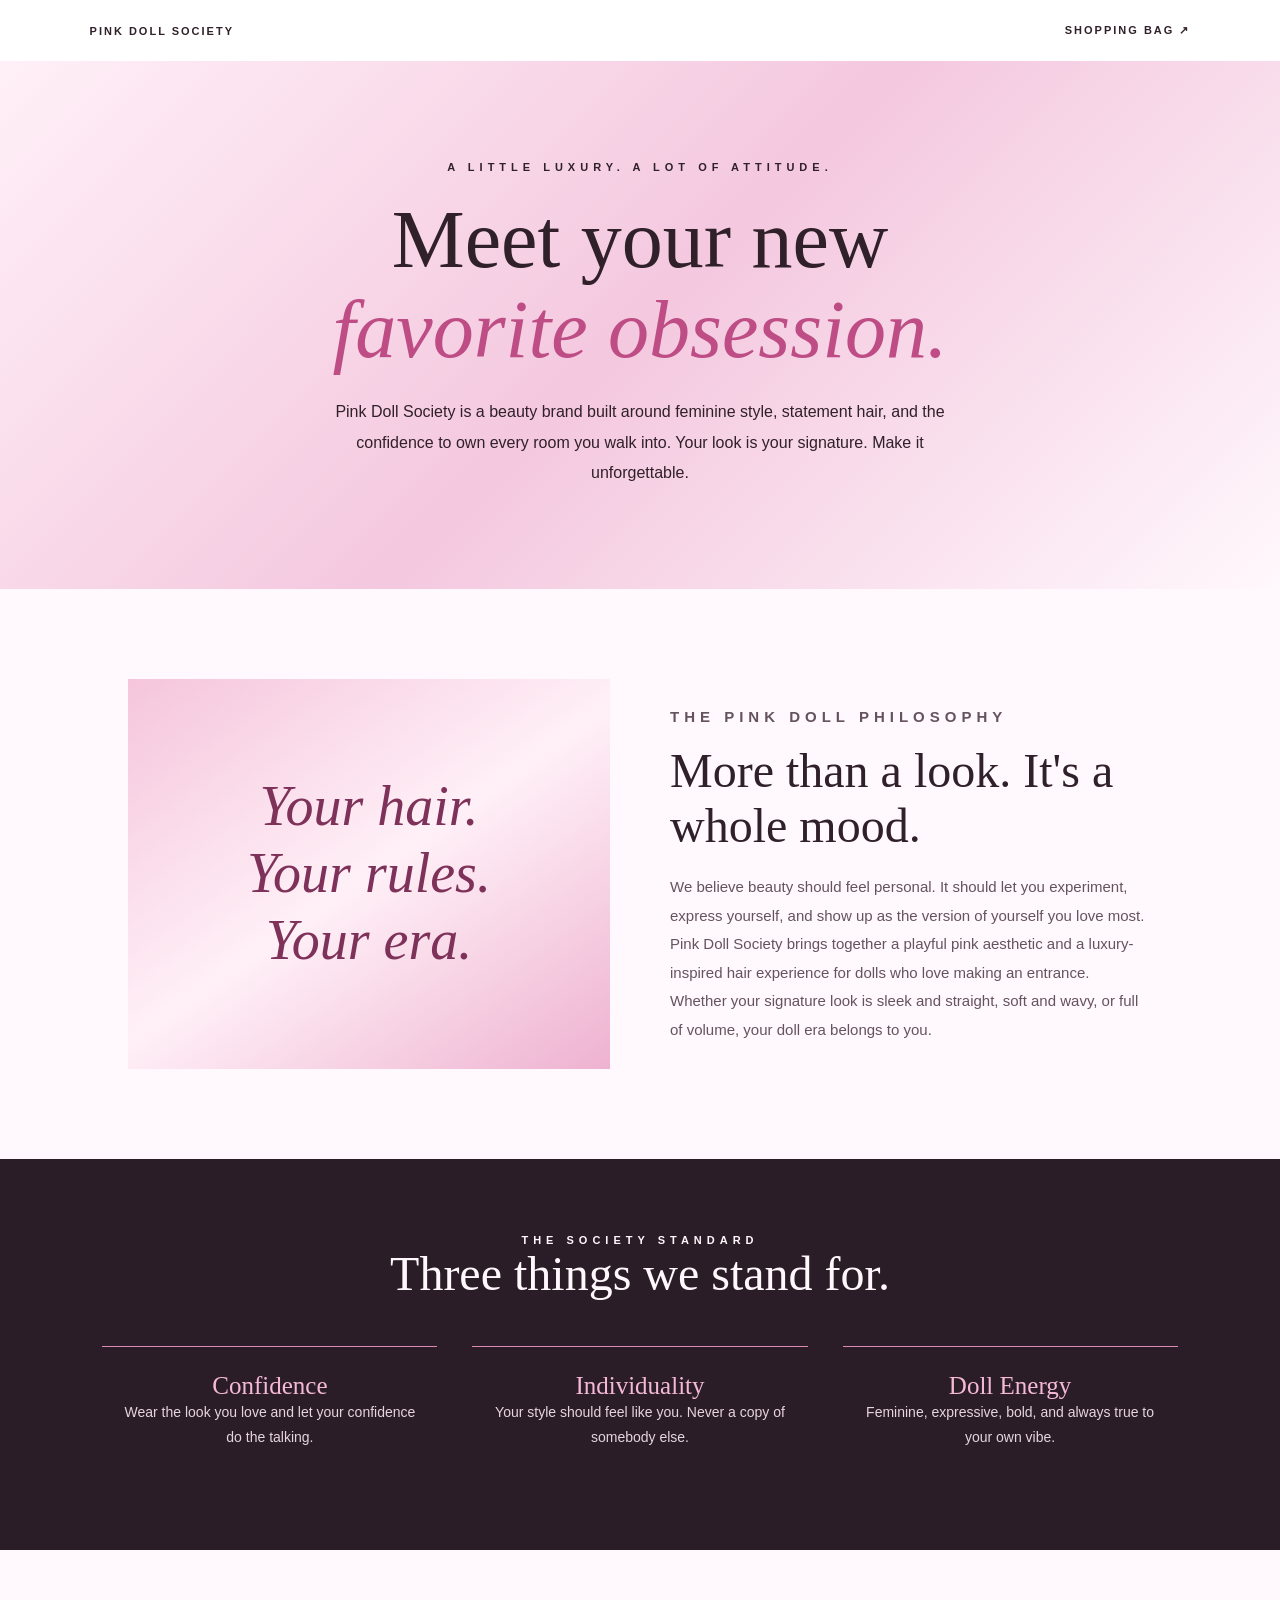
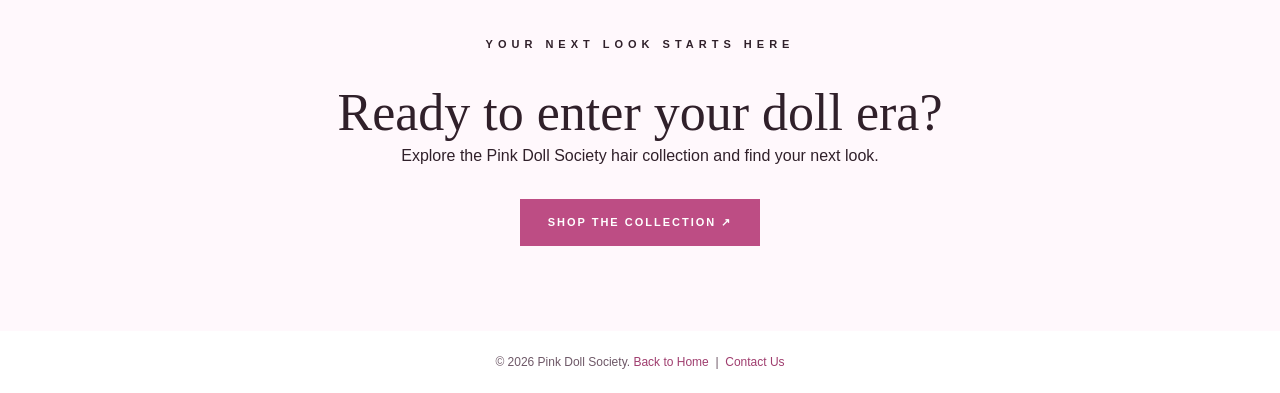
==== about.html @ bd2a102c "Add files via upload" ====
<!DOCTYPE html>
<html lang="en">

<head>
    <meta charset="UTF-8">
    <meta name="viewport" content="width=device-width, initial-scale=1.0">

    <title>Our Story | Pink Doll Society</title>
    <meta name="description"
        content="Discover the Pink Doll Society aesthetic: luxury hair, feminine style, and unapologetic doll energy.">

    <link rel="stylesheet" href="css/style.css">

    <style>
        .about-page {
            background: #fff8fc;
            color: #30202a;
            font-family: Arial, sans-serif;
        }

        .about-nav {
            display: flex;
            align-items: center;
            justify-content: space-between;
            gap: 20px;
            padding: 24px 7%;
            background: #fff;
        }

        .about-nav a {
            color: #30202a;
            font-size: 11px;
            font-weight: 700;
            letter-spacing: 2px;
            text-decoration: none;
        }

        .about-hero {
            padding: 100px 8%;
            text-align: center;
            background: linear-gradient(135deg, #fff0f7, #f4c8df, #fff8fc);
        }

        .about-eyebrow {
            font-size: 11px;
            font-weight: 700;
            letter-spacing: 5px;
            text-transform: uppercase;
        }

        .about-hero h1 {
            margin: 22px 0;
            font-family: Georgia, serif;
            font-size: clamp(44px, 7vw, 82px);
            font-weight: 400;
            line-height: 1.1;
        }

        .about-hero h1 span {
            display: block;
            color: #bd4d84;
            font-style: italic;
        }

        .about-intro {
            max-width: 650px;
            margin: 0 auto;
            font-size: 16px;
            line-height: 1.9;
        }

        .about-story {
            display: grid;
            grid-template-columns: 1fr 1fr;
            align-items: center;
            gap: 60px;
            padding: 90px 10%;
        }

        .about-story-art {
            display: flex;
            min-height: 390px;
            align-items: center;
            justify-content: center;
            padding: 30px;
            background: linear-gradient(145deg, #f5c5dc, #fff0f7, #eeb2d0);
            text-align: center;
        }

        .about-story-art span {
            color: #7e3159;
            font-family: Georgia, serif;
            font-size: clamp(34px, 5vw, 56px);
            font-style: italic;
            line-height: 1.2;
        }

        .about-story-copy h2 {
            margin: 12px 0 20px;
            font-family: Georgia, serif;
            font-size: clamp(32px, 4vw, 48px);
            font-weight: 400;
        }

        .about-story-copy p {
            color: #65535e;
            font-size: 15px;
            line-height: 1.9;
        }

        .about-values {
            padding: 75px 8%;
            background: #2b1d27;
            color: #fff7fb;
            text-align: center;
        }

        .about-values h2 {
            margin: 0 0 45px;
            font-family: Georgia, serif;
            font-size: clamp(32px, 5vw, 48px);
            font-weight: 400;
        }

        .about-value-grid {
            display: grid;
            grid-template-columns: repeat(3, 1fr);
            gap: 35px;
        }

        .about-value-grid article {
            padding: 25px 15px;
            border-top: 1px solid #d98bb5;
        }

        .about-value-grid h3 {
            color: #f5b9d7;
            font-family: Georgia, serif;
            font-size: 25px;
            font-weight: 400;
        }

        .about-value-grid p {
            color: #e5d5df;
            font-size: 14px;
            line-height: 1.8;
        }

        .about-cta {
            padding: 85px 20px;
            text-align: center;
        }

        .about-cta h2 {
            font-family: Georgia, serif;
            font-size: clamp(34px, 5vw, 52px);
            font-weight: 400;
        }

        .about-cta p {
            margin-bottom: 28px;
            line-height: 1.8;
        }

        .about-button {
            display: inline-block;
            padding: 17px 28px;
            background: #bd4d84;
            color: #fff;
            font-size: 11px;
            font-weight: 700;
            letter-spacing: 2px;
            text-decoration: none;
            transition: background 0.3s ease;
        }

        .about-button:hover {
            background: #2b1d27;
        }

        .about-footer {
            padding: 24px 7%;
            background: #fff;
            color: #6e5867;
            font-size: 12px;
            text-align: center;
        }

        .about-footer a {
            color: #9f3d6e;
            text-decoration: none;
        }

        @media (max-width: 700px) {
            .about-nav {
                padding: 20px;
            }

            .about-hero {
                padding: 75px 7%;
            }

            .about-story {
                grid-template-columns: 1fr;
                gap: 35px;
                padding: 55px 7%;
            }

            .about-story-art {
                min-height: 280px;
            }

            .about-value-grid {
                grid-template-columns: 1fr;
                gap: 15px;
            }
        }
    </style>
</head>

<body class="about-page">

    <!-- Navigation -->
    <header class="about-nav">
        <a href="index.html">PINK DOLL SOCIETY</a>
        <a href="cart.html">SHOPPING BAG ↗</a>
    </header>

    <main>

        <!-- Hero -->
        <section class="about-hero">
            <p class="about-eyebrow">A little luxury. A lot of attitude.</p>

            <h1>
                Meet your new
                <span>favorite obsession.</span>
            </h1>

            <p class="about-intro">
                Pink Doll Society is a beauty brand built around feminine
                style, statement hair, and the confidence to own every room
                you walk into. Your look is your signature. Make it unforgettable.
            </p>
        </section>

        <!-- Brand Story -->
        <section class="about-story">

            <div class="about-story-art">
                <span>
                    Your hair.<br>
                    Your rules.<br>
                    Your era.
                </span>
            </div>

            <div class="about-story-copy">
                <p class="about-eyebrow">THE PINK DOLL PHILOSOPHY</p>

                <h2>More than a look. It's a whole mood.</h2>

                <p>
                    We believe beauty should feel personal. It should let you
                    experiment, express yourself, and show up as the version of
                    yourself you love most.
                </p>

                <p>
                    Pink Doll Society brings together a playful pink aesthetic
                    and a luxury-inspired hair experience for dolls who love
                    making an entrance.
                </p>

                <p>
                    Whether your signature look is sleek and straight, soft
                    and wavy, or full of volume, your doll era belongs to you.
                </p>
            </div>

        </section>

        <!-- Brand Values -->
        <section class="about-values">

            <p class="about-eyebrow">THE SOCIETY STANDARD</p>

            <h2>Three things we stand for.</h2>

            <div class="about-value-grid">

                <article>
                    <h3>Confidence</h3>
                    <p>
                        Wear the look you love and let your confidence do the talking.
                    </p>
                </article>

                <article>
                    <h3>Individuality</h3>
                    <p>
                        Your style should feel like you. Never a copy of somebody else.
                    </p>
                </article>

                <article>
                    <h3>Doll Energy</h3>
                    <p>
                        Feminine, expressive, bold, and always true to your own vibe.
                    </p>
                </article>

            </div>

        </section>

        <!-- Shopping Call to Action -->
        <section class="about-cta">

            <p class="about-eyebrow">YOUR NEXT LOOK STARTS HERE</p>

            <h2>Ready to enter your doll era?</h2>

            <p>
                Explore the Pink Doll Society hair collection and find your next look.
            </p>

            <a class="about-button" href="products.html">
                SHOP THE COLLECTION ↗
            </a>

        </section>

    </main>

    <!-- Footer -->
    <footer class="about-footer">
        <p>
            &copy; 2026 Pink Doll Society.
            <a href="index.html">Back to Home</a>
            &nbsp;|&nbsp;
            <a href="contact.html">Contact Us</a>
        </p>
    </footer>

</body>

</html>
---- css/style.css ----
/* =========================================
   PINK DOLL SOCIETY
   Main Landing Page Stylesheet
========================================= */

/* GLOBAL RESET */

* {
  margin: 0;
  padding: 0;
  box-sizing: border-box;
}

:root {
  --pink: #ffb6d9;
  --light-pink: #ffe1ef;
  --hot-pink: #ff4fa3;
  --deep-pink: #e82e88;
  --white: #ffffff;
  --black: #111111;
  --soft-black: #191319;
}

html {
  scroll-behavior: smooth;
}

body {
  min-height: 100%;
  font-family: Arial, Helvetica, sans-serif;
  background: var(--black);
  color: var(--white);
  overflow-x: hidden;
}

a {
  color: inherit;
  text-decoration: none;
}

button,
input,
select,
textarea {
  font: inherit;
}

img,
video {
  max-width: 100%;
}

/* LANDING PAGE */

.landing-page {
  position: relative;
  display: flex;
  flex-direction: column;
  justify-content: space-between;
  isolation: isolate;
  width: 100%;
  min-height: 100vh;
  min-height: 100svh;
  padding: 30px 6%;
  overflow: hidden;
  background: var(--soft-black);
}

/* CINEMATIC BACKGROUND VIDEO */

.landing-video {
  position: absolute;
  inset: 0;
  z-index: -3;
  width: 100%;
  height: 100%;
  object-fit: cover;
  object-position: center;
  pointer-events: none;
}

/* VIDEO OVERLAY */

.video-overlay {
  position: absolute;
  inset: 0;
  z-index: -2;
  background:
    linear-gradient(
      90deg,
      rgba(15, 5, 12, 0.68) 0%,
      rgba(15, 5, 12, 0.30) 55%,
      rgba(15, 5, 12, 0.14) 100%
    ),
    linear-gradient(
      0deg,
      rgba(15, 5, 12, 0.48) 0%,
      transparent 35%,
      rgba(15, 5, 12, 0.18) 100%
    );
  pointer-events: none;
}

/* HEADER */

.landing-header {
  position: relative;
  z-index: 5;
  display: flex;
  align-items: center;
  justify-content: space-between;
  gap: 24px;
  width: 100%;
}

/* LARGER LOGO CONTAINER */

.landing-header .logo {
  display: inline-flex;
  align-items: center;
  justify-content: flex-start;
  flex-shrink: 0;
  width: 320px;
  max-width: 60%;
  text-decoration: none;
}

/* LARGER LOGO IMAGE */

.landing-header .logo img {
  display: block;
  width: 100%;
  max-width: 320px;
  max-height: 150px;
  height: auto;
  object-fit: contain;
  object-position: left center;
}

/* SHOPPING BAG */

.bag-link {
  display: inline-flex;
  align-items: center;
  justify-content: center;
  gap: 12px;
  padding: 12px 18px;
  border: 1px solid rgba(255, 255, 255, 0.72);
  border-radius: 2px;
  background: rgba(20, 10, 17, 0.24);
  color: var(--white);
  font-size: 11px;
  font-weight: 700;
  letter-spacing: 2px;
  white-space: nowrap;
  transition:
    background 0.25s ease,
    border-color 0.25s ease,
    color 0.25s ease,
    transform 0.25s ease;
}

.bag-link span {
  display: inline-flex;
  align-items: center;
  justify-content: center;
  min-width: 23px;
  height: 23px;
  padding: 0 6px;
  border-radius: 50%;
  background: var(--hot-pink);
  color: var(--white);
  font-size: 11px;
  letter-spacing: 0;
}

.bag-link:hover {
  background: var(--hot-pink);
  border-color: var(--hot-pink);
  color: var(--white);
  transform: translateY(-2px);
}

/* MAIN HERO CONTENT */

.landing-content {
  position: relative;
  z-index: 2;
  width: 100%;
  max-width: 760px;
  margin-top: auto;
  margin-bottom: auto;
  padding: 100px 0 110px;
  animation: heroFadeIn 1s ease both;
}

/* EYEBROW TEXT */

.eyebrow {
  margin-bottom: 24px;
  color: var(--pink);
  font-size: 11px;
  font-weight: 700;
  letter-spacing: 5px;
  line-height: 1.8;
}

/* MAIN HEADING */

.landing-content h1 {
  max-width: 760px;
  color: var(--white);
  font-family: Georgia, "Times New Roman", serif;
  font-size: clamp(42px, 6.5vw, 88px);
  font-weight: 400;
  line-height: 1.08;
  letter-spacing: -2px;
  text-wrap: balance;
}

.landing-content h1 span {
  display: block;
  margin-top: 8px;
  color: var(--pink);
  font-style: italic;
}

/* TAGLINE */

.tagline {
  max-width: 500px;
  margin-top: 25px;
  color: rgba(255, 255, 255, 0.9);
  font-size: clamp(14px, 1.4vw, 17px);
  font-weight: 400;
  line-height: 1.8;
  letter-spacing: 0.5px;
}

/* ENTER THE SOCIETY BUTTON */

.shop-button {
  display: inline-flex;
  align-items: center;
  justify-content: center;
  gap: 28px;
  min-height: 56px;
  margin-top: 36px;
  padding: 17px 27px;
  border: 1px solid var(--hot-pink);
  border-radius: 2px;
  background: var(--hot-pink);
  color: var(--white);
  font-size: 11px;
  font-weight: 700;
  letter-spacing: 2.5px;
  transition:
    background 0.25s ease,
    color 0.25s ease,
    border-color 0.25s ease,
    transform 0.25s ease,
    box-shadow 0.25s ease;
}

.shop-button span {
  font-size: 18px;
  line-height: 1;
  transition: transform 0.25s ease;
}

.shop-button:hover {
  border-color: var(--white);
  background: var(--white);
  color: var(--deep-pink);
  box-shadow: 0 8px 30px rgba(255, 79, 163, 0.22);
  transform: translateY(-3px);
}

.shop-button:hover span {
  transform: translate(3px, -3px);
}

/* KEYBOARD ACCESSIBILITY */

.shop-button:focus-visible,
.bag-link:focus-visible,
.landing-header .logo:focus-visible {
  outline: 2px solid var(--white);
  outline-offset: 5px;
}

/* FOOTER */

.landing-footer {
  position: relative;
  z-index: 2;
  display: flex;
  align-items: center;
  justify-content: space-between;
  gap: 20px;
  width: 100%;
  padding-top: 22px;
  border-top: 1px solid rgba(255, 255, 255, 0.32);
  color: rgba(255, 255, 255, 0.88);
  font-size: 9px;
  font-weight: 700;
  letter-spacing: 2.5px;
  line-height: 1.8;
}

/* ENTRANCE ANIMATION */

@keyframes heroFadeIn {
  from {
    opacity: 0;
    transform: translateY(18px);
  }

  to {
    opacity: 1;
    transform: translateY(0);
  }
}

/* TABLET */

@media (max-width: 768px) {
  .landing-page {
    padding: 25px 5%;
  }

  .landing-header .logo {
    width: 240px;
    max-width: 58%;
  }

  .landing-header .logo img {
    max-height: 115px;
  }

  .bag-link {
    gap: 8px;
    padding: 11px 12px;
    font-size: 9px;
    letter-spacing: 1.5px;
  }

  .landing-content {
    max-width: 600px;
    padding: 85px 0;
  }

  .landing-content h1 {
    font-size: clamp(42px, 8vw, 66px);
    letter-spacing: -1.5px;
  }

  .eyebrow {
    font-size: 10px;
    letter-spacing: 3.5px;
  }

  .landing-footer {
    font-size: 8px;
    letter-spacing: 1.5px;
  }

  .video-overlay {
    background:
      linear-gradient(
        90deg,
        rgba(15, 5, 12, 0.65),
        rgba(15, 5, 12, 0.25)
      ),
      linear-gradient(
        0deg,
        rgba(15, 5, 12, 0.55),
        transparent 75%
      );
  }
}

/* MOBILE */

@media (max-width: 480px) {
  .landing-page {
    padding: 20px 6%;
  }

  .landing-header {
    gap: 12px;
  }

  .landing-header .logo {
    width: 190px;
    max-width: 58%;
  }

  .landing-header .logo img {
    max-height: 90px;
  }

  .bag-link {
    gap: 7px;
    padding: 9px 10px;
    font-size: 8px;
    letter-spacing: 1px;
  }

  .bag-link span {
    min-width: 20px;
    height: 20px;
    font-size: 10px;
  }

  .landing-content {
    padding: 75px 0;
  }

  .eyebrow {
    margin-bottom: 18px;
    font-size: 9px;
    letter-spacing: 2.5px;
  }

  .landing-content h1 {
    font-size: clamp(37px, 10vw, 48px);
    line-height: 1.12;
    letter-spacing: -1px;
  }

  .landing-content h1 span {
    margin-top: 6px;
  }

  .tagline {
    margin-top: 19px;
    font-size: 14px;
    line-height: 1.7;
  }

  .shop-button {
    min-height: 52px;
    gap: 20px;
    margin-top: 28px;
    padding: 15px 19px;
    font-size: 9px;
    letter-spacing: 1.8px;
  }

  .landing-footer {
    flex-direction: column;
    align-items: flex-start;
    gap: 6px;
    padding-top: 15px;
    font-size: 8px;
    letter-spacing: 1.5px;
  }
}

/* REDUCED MOTION ACCESSIBILITY */

@media (prefers-reduced-motion: reduce) {
  html {
    scroll-behavior: auto;
  }

  *,
  *::before,
  *::after {
    animation-duration: 0.01ms !important;
    animation-iteration-count: 1 !important;
    transition-duration: 0.01ms !important;
  }
}

/* Customer Account Header Link */
.account-link {
  display: inline-block;
  margin-left: auto;
  margin-right: 24px;
  color: #ffffff;
  text-decoration: none;
  font-size: 10px;
  font-weight: 600;
  letter-spacing: 2px;
  transition: color 0.3s ease;
}

.account-link:hover {
  color: #ffb6d9;
}

/* Keep header items aligned */
.landing-header {
  display: flex;
  align-items: center;
}

/* ===================================
   PINK DOLL SOCIETY SOCIAL SHOWCASE
=================================== */

.social-showcase {
  position: relative;
  display: flex;
  align-items: center;
  justify-content: center;
  gap: 70px;
  padding: 90px 8%;
  min-height: 750px;
  overflow: hidden;
  background: linear-gradient(135deg, #fff7fb, #fce1ef, #fff);
  color: #34202b;
  font-family: Arial, sans-serif;
}

.social-copy {
  max-width: 420px;
}

.social-eyebrow {
  color: #cc4e8d;
  font-size: 10px;
  font-weight: 700;
  letter-spacing: 3px;
}

.social-copy h2 {
  margin: 18px 0;
  font-family: Georgia, serif;
  font-size: clamp(36px, 5vw, 60px);
  line-height: 1.12;
}

.social-copy h2 span {
  color: #d84f98;
  font-style: italic;
}

.social-copy > p:not(.social-eyebrow) {
  color: #765969;
  font-size: 14px;
  line-height: 1.8;
}

.social-shop-button {
  display: inline-block;
  margin-top: 22px;
  padding: 16px 22px;
  background: #d94f96;
  color: white;
  font-size: 10px;
  font-weight: 700;
  letter-spacing: 1.5px;
  text-decoration: none;
  transition: background 0.25s, transform 0.25s;
}

.social-shop-button:hover {
  background: #b92f76;
  transform: translateY(-3px);
}

.phone-stage {
  position: relative;
  display: flex;
  align-items: center;
  justify-content: center;
  padding: 20px;
}

.social-phone {
  position: relative;
  z-index: 2;
  width: 300px;
  padding: 10px;
  border: 3px solid #e9c6d8;
  border-radius: 43px;
  background: #211a20;
  box-shadow: 0 30px 70px rgba(105, 43, 77, 0.25);
  transform: rotate(3deg);
  transition: transform 0.4s ease;
}

.social-phone:hover {
  transform: rotate(0deg) translateY(-5px);
}

.phone-island {
  position: absolute;
  z-index: 5;
  top: 15px;
  left: 50%;
  width: 90px;
  height: 20px;
  border-radius: 20px;
  background: #211a20;
  transform: translateX(-50%);
}

.phone-screen {
  position: relative;
  overflow: hidden;
  border-radius: 33px;
  background: #fff;
  color: #30222b;
}

.social-status {
  display: flex;
  justify-content: space-between;
  padding: 12px 17px 8px;
  font-size: 10px;
  font-weight: 700;
}

.insta-topbar {
  display: flex;
  justify-content: space-between;
  align-items: center;
  padding: 13px 12px;
  border-bottom: 1px solid #f4e8ee;
}

.insta-wordmark {
  font-family: Georgia, serif;
  font-size: 21px;
  font-style: italic;
  font-weight: bold;
}

.insta-profile {
  display: flex;
  align-items: center;
  gap: 13px;
  padding: 17px 12px 10px;
}

.profile-avatar {
  display: flex;
  align-items: center;
  justify-content: center;
  flex-shrink: 0;
  width: 65px;
  height: 65px;
  border: 3px solid #e75c9e;
  border-radius: 50%;
  background: linear-gradient(135deg, #f9c7e0, #d94f96);
  color: white;
  font-family: Georgia, serif;
  font-size: 18px;
  font-weight: bold;
}

.profile-stats {
  display: flex;
  flex: 1;
  justify-content: space-between;
  text-align: center;
}

.profile-stats strong,
.profile-stats small {
  display: block;
}

.profile-stats strong {
  font-size: 12px;
}

.profile-stats small {
  margin-top: 4px;
  font-size: 9px;
}

.profile-bio {
  padding: 4px 13px;
  font-size: 10px;
  line-height: 1.5;
}

.profile-bio p {
  margin: 3px 0;
}

.profile-bio span {
  color: #c43d82;
}

.insta-follow {
  display: block;
  width: calc(100% - 26px);
  margin: 10px 13px;
  padding: 9px;
  border: 0;
  border-radius: 6px;
  background: #d94f96;
  color: white;
  font-size: 11px;
  font-weight: bold;
  cursor: pointer;
}

.story-row {
  display: flex;
  justify-content: space-around;
  padding: 10px 5px;
  text-align: center;
}

.story-row > div {
  display: flex;
  flex-direction: column;
  align-items: center;
  gap: 5px;
}

.story-circle {
  display: flex;
  align-items: center;
  justify-content: center;
  width: 43px;
  height: 43px;
  border: 2px solid #e7a1c5;
  border-radius: 50%;
  background: #fff1f8;
  color: #ce438a;
  font-size: 19px;
}

.story-row small {
  font-size: 8px;
}

.insta-tabs {
  display: flex;
  justify-content: space-around;
  padding: 9px;
  border-top: 1px solid #f3e6ed;
  color: #d94f96;
  font-size: 17px;
}

.insta-grid {
  display: grid;
  grid-template-columns: repeat(3, minmax(0, 1fr));
  gap: 2px;
}

.insta-photo {
  display: flex;
  flex-direction: column;
  justify-content: flex-end;
  align-items: center;
  aspect-ratio: 0.72;
  gap: 5px;
  padding: 7px 3px;
  color: white;
  text-align: center;
  text-shadow: 0 1px 5px rgba(0, 0, 0, 0.45);
}

.insta-photo span {
  font-size: 8px;
  font-weight: bold;
  letter-spacing: 0.5px;
}

.insta-photo small {
  font-size: 9px;
}

.photo-straight {
  background: linear-gradient(160deg, #f2b8d5, #a04b76 60%, #35212d);
}

.photo-wave {
  background: linear-gradient(160deg, #f9dbe9, #cb7da5 55%, #62344d);
}

.photo-baddie {
  background: linear-gradient(160deg, #f5c6df, #ad527f 55%, #281b25);
}

.insta-bottom {
  display: flex;
  justify-content: space-around;
  padding: 13px 5px;
  font-size: 17px;
}

.floating-heart {
  position: absolute;
  z-index: 3;
  color: #e84c98;
  font-size: 44px;
  filter: drop-shadow(0 8px 12px rgba(217, 79, 150, 0.2));
  animation: dollHeartFloat 3s ease-in-out infinite;
  pointer-events: none;
}

.heart-one {
  top: 13%;
  right: -8px;
}

.heart-two {
  bottom: 20%;
  left: -20px;
  font-size: 31px;
  animation-delay: 0.8s;
}

.heart-three {
  top: 45%;
  right: -25px;
  font-size: 24px;
  animation-delay: 1.5s;
}

@keyframes dollHeartFloat {
  0%, 100% {
    transform: translateY(0) rotate(-8deg) scale(1);
  }
  50% {
    transform: translateY(-17px) rotate(8deg) scale(1.12);
  }
}

@media (max-width: 760px) {
  .social-showcase {
    flex-direction: column;
    gap: 35px;
    padding: 65px 18px;
    text-align: center;
  }

  .social-copy {
    max-width: 100%;
  }

  .social-phone {
    width: min(290px, 78vw);
  }

  .phone-stage {
    padding: 15px;
  }

  .heart-one {
    right: -1px;
  }

  .heart-two {
    left: -5px;
  }
}

@media (prefers-reduced-motion: reduce) {
  .floating-heart {
    animation: none;
  }

  .social-phone,
  .social-shop-button {
    transition: none;
  }
}
/* Keep the cinematic video in its own section */
.landing-page {
  position: relative;
  isolation: isolate;
  overflow: hidden;
}

/* Keep the video behind the landing-page content */
.landing-video {
  position: absolute;
  inset: 0;
  z-index: -2;
  width: 100%;
  height: 100%;
  object-fit: cover;
}

.video-overlay {
  position: absolute;
  inset: 0;
  z-index: -1;
  pointer-events: none;
}

/* Keep the social showcase below the cinematic landing page */
.social-showcase {
  position: relative;
  z-index: 1;
  width: 100%;
  clear: both;
}
/* Pink Doll Society Main Footer */
.site-footer {
  position: relative;
  padding: 60px 8% 24px;
  background: #261923;
  color: #fff7fb;
  font-family: Arial, sans-serif;
}

.footer-brand {
  margin-bottom: 40px;
}

.footer-logo {
  color: #f6b8d6;
  font-family: Georgia, serif;
  font-size: 30px;
  text-decoration: none;
}

.footer-brand p {
  color: #eadce5;
  font-size: 14px;
  line-height: 1.8;
}

.footer-tagline {
  display: inline-block;
  margin-top: 10px;
  color: #f6b8d6;
  font-size: 10px;
  font-weight: 700;
  letter-spacing: 3px;
}

.footer-links {
  display: flex;
  flex-wrap: wrap;
  gap: 70px;
  padding-bottom: 35px;
}

.footer-column {
  display: flex;
  flex-direction: column;
  align-items: flex-start;
  gap: 14px;
}

.footer-column h3 {
  margin-bottom: 8px;
  color: #f6b8d6;
  font-size: 11px;
  letter-spacing: 2px;
}

.footer-column a {
  color: #eadce5;
  font-size: 13px;
  text-decoration: none;
  transition: color 0.3s ease;
}

.footer-column a:hover {
  color: #f6b8d6;
}

.footer-bottom {
  display: flex;
  flex-wrap: wrap;
  justify-content: space-between;
  gap: 10px;
  padding-top: 20px;
  border-top: 1px solid rgba(255, 255, 255, 0.15);
  color: #cbb9c5;
  font-size: 11px;
}

@media (max-width: 600px) {
  .site-footer {
    padding: 45px 6% 20px;
  }

  .footer-links {
    gap: 35px;
  }

  .footer-bottom {
    flex-direction: column;
  }
}
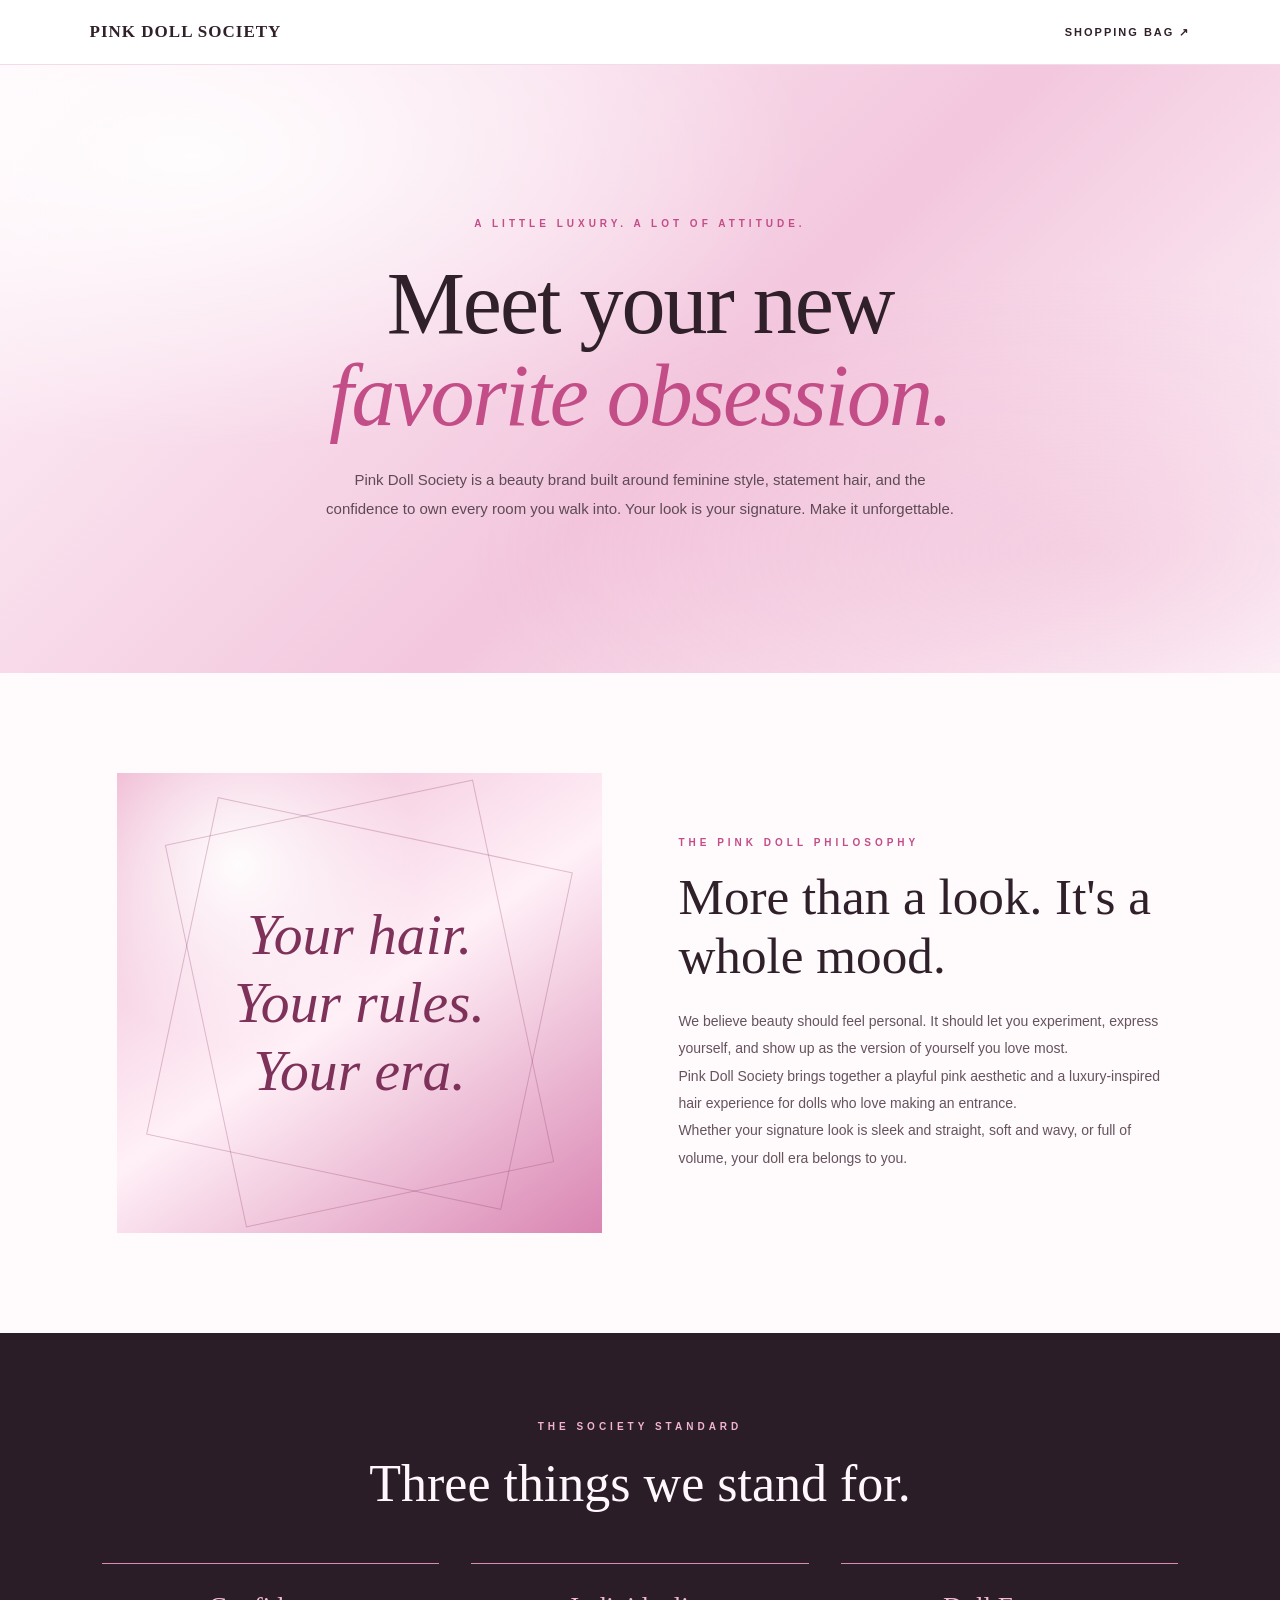
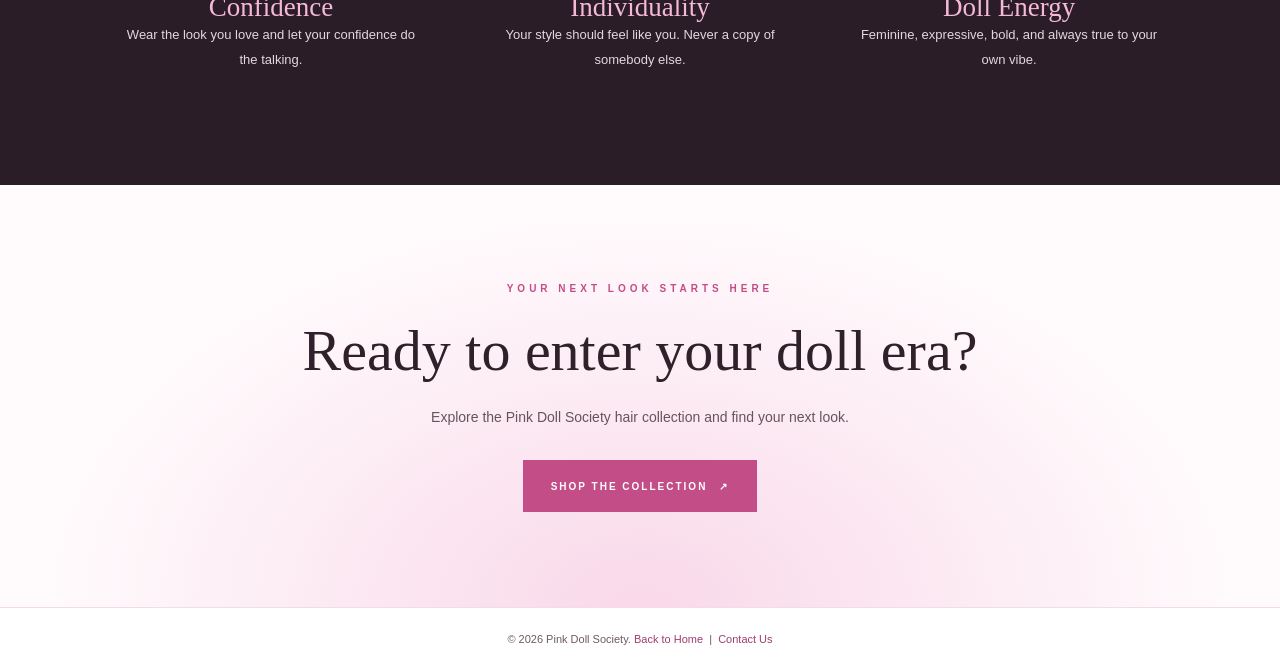
==== commit c3883c3a: "Update about.html" ====
--- a/about.html
+++ b/about.html
@@ -1,348 +1,411 @@
+
 <!DOCTYPE html>
 <html lang="en">
-
 <head>
-    <meta charset="UTF-8">
-    <meta name="viewport" content="width=device-width, initial-scale=1.0">
-
-    <title>Our Story | Pink Doll Society</title>
-    <meta name="description"
-        content="Discover the Pink Doll Society aesthetic: luxury hair, feminine style, and unapologetic doll energy.">
-
-    <link rel="stylesheet" href="css/style.css">
-
-    <style>
-        .about-page {
-            background: #fff8fc;
-            color: #30202a;
-            font-family: Arial, sans-serif;
-        }
-
-        .about-nav {
-            display: flex;
-            align-items: center;
-            justify-content: space-between;
-            gap: 20px;
-            padding: 24px 7%;
-            background: #fff;
-        }
-
-        .about-nav a {
-            color: #30202a;
-            font-size: 11px;
-            font-weight: 700;
-            letter-spacing: 2px;
-            text-decoration: none;
-        }
-
-        .about-hero {
-            padding: 100px 8%;
-            text-align: center;
-            background: linear-gradient(135deg, #fff0f7, #f4c8df, #fff8fc);
-        }
-
-        .about-eyebrow {
-            font-size: 11px;
-            font-weight: 700;
-            letter-spacing: 5px;
-            text-transform: uppercase;
-        }
-
-        .about-hero h1 {
-            margin: 22px 0;
-            font-family: Georgia, serif;
-            font-size: clamp(44px, 7vw, 82px);
-            font-weight: 400;
-            line-height: 1.1;
-        }
-
-        .about-hero h1 span {
-            display: block;
-            color: #bd4d84;
-            font-style: italic;
-        }
-
-        .about-intro {
-            max-width: 650px;
-            margin: 0 auto;
-            font-size: 16px;
-            line-height: 1.9;
-        }
-
-        .about-story {
-            display: grid;
-            grid-template-columns: 1fr 1fr;
-            align-items: center;
-            gap: 60px;
-            padding: 90px 10%;
-        }
-
-        .about-story-art {
-            display: flex;
-            min-height: 390px;
-            align-items: center;
-            justify-content: center;
-            padding: 30px;
-            background: linear-gradient(145deg, #f5c5dc, #fff0f7, #eeb2d0);
-            text-align: center;
-        }
-
-        .about-story-art span {
-            color: #7e3159;
-            font-family: Georgia, serif;
-            font-size: clamp(34px, 5vw, 56px);
-            font-style: italic;
-            line-height: 1.2;
-        }
-
-        .about-story-copy h2 {
-            margin: 12px 0 20px;
-            font-family: Georgia, serif;
-            font-size: clamp(32px, 4vw, 48px);
-            font-weight: 400;
-        }
-
-        .about-story-copy p {
-            color: #65535e;
-            font-size: 15px;
-            line-height: 1.9;
-        }
-
-        .about-values {
-            padding: 75px 8%;
-            background: #2b1d27;
-            color: #fff7fb;
-            text-align: center;
-        }
-
-        .about-values h2 {
-            margin: 0 0 45px;
-            font-family: Georgia, serif;
-            font-size: clamp(32px, 5vw, 48px);
-            font-weight: 400;
-        }
-
-        .about-value-grid {
-            display: grid;
-            grid-template-columns: repeat(3, 1fr);
-            gap: 35px;
-        }
-
-        .about-value-grid article {
-            padding: 25px 15px;
-            border-top: 1px solid #d98bb5;
-        }
-
-        .about-value-grid h3 {
-            color: #f5b9d7;
-            font-family: Georgia, serif;
-            font-size: 25px;
-            font-weight: 400;
-        }
-
-        .about-value-grid p {
-            color: #e5d5df;
-            font-size: 14px;
-            line-height: 1.8;
-        }
-
-        .about-cta {
-            padding: 85px 20px;
-            text-align: center;
-        }
-
-        .about-cta h2 {
-            font-family: Georgia, serif;
-            font-size: clamp(34px, 5vw, 52px);
-            font-weight: 400;
-        }
-
-        .about-cta p {
-            margin-bottom: 28px;
-            line-height: 1.8;
-        }
-
-        .about-button {
-            display: inline-block;
-            padding: 17px 28px;
-            background: #bd4d84;
-            color: #fff;
-            font-size: 11px;
-            font-weight: 700;
-            letter-spacing: 2px;
-            text-decoration: none;
-            transition: background 0.3s ease;
-        }
-
-        .about-button:hover {
-            background: #2b1d27;
-        }
-
-        .about-footer {
-            padding: 24px 7%;
-            background: #fff;
-            color: #6e5867;
-            font-size: 12px;
-            text-align: center;
-        }
-
-        .about-footer a {
-            color: #9f3d6e;
-            text-decoration: none;
-        }
-
-        @media (max-width: 700px) {
-            .about-nav {
-                padding: 20px;
-            }
-
-            .about-hero {
-                padding: 75px 7%;
-            }
-
-            .about-story {
-                grid-template-columns: 1fr;
-                gap: 35px;
-                padding: 55px 7%;
-            }
-
-            .about-story-art {
-                min-height: 280px;
-            }
-
-            .about-value-grid {
-                grid-template-columns: 1fr;
-                gap: 15px;
-            }
-        }
-    </style>
+  <meta charset="UTF-8">
+  <meta name="viewport" content="width=device-width, initial-scale=1.0">
+
+  <title>Our Story | Pink Doll Society</title>
+  <meta name="description" content="Discover Pink Doll Society: luxury-inspired hair, feminine style, and unapologetic doll energy.">
+
+  <link rel="stylesheet" href="css/style.css">
+
+  <style>
+    .about-page {
+      --about-pink: #c34d87;
+      --about-blush: #fff0f7;
+      --about-ink: #30202a;
+      margin: 0;
+      background: #fffafc;
+      color: var(--about-ink);
+      font-family: Arial, sans-serif;
+    }
+
+    .about-page *,
+    .about-page *::before,
+    .about-page *::after {
+      box-sizing: border-box;
+    }
+
+    .about-nav {
+      display: flex;
+      align-items: center;
+      justify-content: space-between;
+      gap: 20px;
+      padding: 22px 7%;
+      background: rgba(255, 255, 255, 0.96);
+      border-bottom: 1px solid #f2dce7;
+    }
+
+    .about-nav a {
+      color: var(--about-ink);
+      font-size: 11px;
+      font-weight: 700;
+      letter-spacing: 2px;
+      text-decoration: none;
+    }
+
+    .about-nav .about-nav-brand {
+      font-family: Georgia, serif;
+      font-size: 17px;
+      letter-spacing: 1px;
+    }
+
+    .about-hero {
+      position: relative;
+      overflow: hidden;
+      padding: clamp(80px, 12vw, 150px) 8%;
+      text-align: center;
+      background:
+        radial-gradient(ellipse at 15% 15%, rgba(255,255,255,.9), transparent 40%),
+        radial-gradient(ellipse at 85% 80%, rgba(228,142,185,.25), transparent 40%),
+        linear-gradient(135deg, #fff5fa, #f3c7de 55%, #fff9fc);
+    }
+
+    .about-eyebrow {
+      margin: 0;
+      color: var(--about-pink);
+      font-size: 10px;
+      font-weight: 700;
+      letter-spacing: 4px;
+      line-height: 1.8;
+      text-transform: uppercase;
+    }
+
+    .about-hero h1 {
+      margin: 25px auto;
+      font-family: Georgia, serif;
+      font-size: clamp(45px, 7.5vw, 88px);
+      font-weight: 400;
+      line-height: 1.04;
+      letter-spacing: -2px;
+    }
+
+    .about-hero h1 span {
+      display: block;
+      color: var(--about-pink);
+      font-style: italic;
+    }
+
+    .about-intro {
+      max-width: 630px;
+      margin: 25px auto 0;
+      color: #5e4a56;
+      font-size: 15px;
+      line-height: 1.9;
+    }
+
+    .about-story {
+      display: grid;
+      grid-template-columns: minmax(0, 1fr) minmax(0, 1fr);
+      align-items: center;
+      gap: clamp(35px, 6vw, 85px);
+      max-width: 1250px;
+      margin: 0 auto;
+      padding: 100px 8%;
+    }
+
+    .about-story-art {
+      position: relative;
+      display: flex;
+      min-height: 460px;
+      align-items: center;
+      justify-content: center;
+      overflow: hidden;
+      padding: 35px;
+      background:
+        radial-gradient(ellipse at 25% 20%, rgba(255,255,255,.95), transparent 35%),
+        linear-gradient(145deg, #eeb4d0, #fff0f7 50%, #d985b2);
+      text-align: center;
+    }
+
+    .about-story-art::before,
+    .about-story-art::after {
+      position: absolute;
+      width: 75%;
+      height: 75%;
+      border: 1px solid rgba(142, 54, 99, .28);
+      content: "";
+      transform: rotate(12deg);
+    }
+
+    .about-story-art::after {
+      width: 65%;
+      height: 85%;
+      transform: rotate(-12deg);
+    }
+
+    .about-story-art span {
+      position: relative;
+      z-index: 1;
+      color: #7e3159;
+      font-family: Georgia, serif;
+      font-size: clamp(36px, 4.5vw, 60px);
+      font-style: italic;
+      line-height: 1.18;
+    }
+
+    .about-story-copy h2 {
+      margin: 16px 0 22px;
+      font-family: Georgia, serif;
+      font-size: clamp(34px, 4vw, 53px);
+      font-weight: 400;
+      line-height: 1.15;
+    }
+
+    .about-story-copy p:not(.about-eyebrow) {
+      color: #65535e;
+      font-size: 14px;
+      line-height: 1.95;
+    }
+
+    .about-values {
+      padding: 85px 8%;
+      background: #2b1d27;
+      color: #fff7fb;
+      text-align: center;
+    }
+
+    .about-values .about-eyebrow {
+      color: #f2b2d1;
+    }
+
+    .about-values h2 {
+      margin: 18px 0 50px;
+      font-family: Georgia, serif;
+      font-size: clamp(34px, 5vw, 52px);
+      font-weight: 400;
+    }
+
+    .about-value-grid {
+      display: grid;
+      grid-template-columns: repeat(3, minmax(0, 1fr));
+      gap: 32px;
+      max-width: 1100px;
+      margin: 0 auto;
+    }
+
+    .about-value-grid article {
+      padding: 28px 18px;
+      border-top: 1px solid #d98bb5;
+    }
+
+    .about-value-grid h3 {
+      color: #f5b9d7;
+      font-family: Georgia, serif;
+      font-size: 27px;
+      font-weight: 400;
+    }
+
+    .about-value-grid p {
+      color: #e5d5df;
+      font-size: 13px;
+      line-height: 1.9;
+    }
+
+    .about-cta {
+      padding: 95px 7%;
+      text-align: center;
+      background:
+        radial-gradient(ellipse at 50% 100%, #f9d8e9, transparent 65%),
+        #fffafc;
+    }
+
+    .about-cta h2 {
+      margin: 20px 0;
+      font-family: Georgia, serif;
+      font-size: clamp(35px, 5vw, 58px);
+      font-weight: 400;
+      line-height: 1.15;
+    }
+
+    .about-cta p:not(.about-eyebrow) {
+      margin: 0 auto 30px;
+      color: #65535e;
+      font-size: 14px;
+      line-height: 1.8;
+    }
+
+    .about-button {
+      display: inline-flex;
+      align-items: center;
+      justify-content: center;
+      gap: 12px;
+      min-height: 52px;
+      padding: 16px 28px;
+      background: var(--about-pink);
+      color: #fff;
+      font-size: 10px;
+      font-weight: 700;
+      letter-spacing: 2px;
+      text-decoration: none;
+      transition: background 0.3s ease, transform 0.3s ease;
+    }
+
+    .about-button:hover {
+      background: #2b1d27;
+      transform: translateY(-2px);
+    }
+
+    .about-button:focus-visible,
+    .about-nav a:focus-visible,
+    .about-footer a:focus-visible {
+      outline: 2px solid var(--about-pink);
+      outline-offset: 4px;
+    }
+
+    .about-footer {
+      padding: 25px 7%;
+      border-top: 1px solid #f2dce7;
+      background: #fff;
+      color: #6e5867;
+      font-size: 11px;
+      text-align: center;
+    }
+
+    .about-footer a {
+      color: #9f3d6e;
+      text-decoration: none;
+    }
+
+    @media (max-width: 700px) {
+      .about-nav {
+        padding: 19px 5%;
+      }
+
+      .about-nav a {
+        font-size: 9px;
+        letter-spacing: 1.2px;
+      }
+
+      .about-nav .about-nav-brand {
+        font-size: 14px;
+      }
+
+      .about-hero {
+        padding: 85px 7%;
+      }
+
+      .about-hero h1 {
+        letter-spacing: -1px;
+      }
+
+      .about-story {
+        grid-template-columns: 1fr;
+        gap: 38px;
+        padding: 60px 7%;
+      }
+
+      .about-story-art {
+        min-height: 320px;
+      }
+
+      .about-value-grid {
+        grid-template-columns: 1fr;
+        gap: 12px;
+      }
+
+      .about-values {
+        padding: 70px 7%;
+      }
+
+      .about-value-grid article {
+        padding: 18px 12px;
+      }
+
+      .about-cta {
+        padding: 75px 7%;
+      }
+    }
+
+    @media (prefers-reduced-motion: reduce) {
+      .about-button {
+        transition: none;
+      }
+    }
+  </style>
 </head>
 
 <body class="about-page">
-
-    <!-- Navigation -->
-    <header class="about-nav">
-        <a href="index.html">PINK DOLL SOCIETY</a>
-        <a href="cart.html">SHOPPING BAG ↗</a>
-    </header>
-
-    <main>
-
-        <!-- Hero -->
-        <section class="about-hero">
-            <p class="about-eyebrow">A little luxury. A lot of attitude.</p>
-
-            <h1>
-                Meet your new
-                <span>favorite obsession.</span>
-            </h1>
-
-            <p class="about-intro">
-                Pink Doll Society is a beauty brand built around feminine
-                style, statement hair, and the confidence to own every room
-                you walk into. Your look is your signature. Make it unforgettable.
-            </p>
-        </section>
-
-        <!-- Brand Story -->
-        <section class="about-story">
-
-            <div class="about-story-art">
-                <span>
-                    Your hair.<br>
-                    Your rules.<br>
-                    Your era.
-                </span>
-            </div>
-
-            <div class="about-story-copy">
-                <p class="about-eyebrow">THE PINK DOLL PHILOSOPHY</p>
-
-                <h2>More than a look. It's a whole mood.</h2>
-
-                <p>
-                    We believe beauty should feel personal. It should let you
-                    experiment, express yourself, and show up as the version of
-                    yourself you love most.
-                </p>
-
-                <p>
-                    Pink Doll Society brings together a playful pink aesthetic
-                    and a luxury-inspired hair experience for dolls who love
-                    making an entrance.
-                </p>
-
-                <p>
-                    Whether your signature look is sleek and straight, soft
-                    and wavy, or full of volume, your doll era belongs to you.
-                </p>
-            </div>
-
-        </section>
-
-        <!-- Brand Values -->
-        <section class="about-values">
-
-            <p class="about-eyebrow">THE SOCIETY STANDARD</p>
-
-            <h2>Three things we stand for.</h2>
-
-            <div class="about-value-grid">
-
-                <article>
-                    <h3>Confidence</h3>
-                    <p>
-                        Wear the look you love and let your confidence do the talking.
-                    </p>
-                </article>
-
-                <article>
-                    <h3>Individuality</h3>
-                    <p>
-                        Your style should feel like you. Never a copy of somebody else.
-                    </p>
-                </article>
-
-                <article>
-                    <h3>Doll Energy</h3>
-                    <p>
-                        Feminine, expressive, bold, and always true to your own vibe.
-                    </p>
-                </article>
-
-            </div>
-
-        </section>
-
-        <!-- Shopping Call to Action -->
-        <section class="about-cta">
-
-            <p class="about-eyebrow">YOUR NEXT LOOK STARTS HERE</p>
-
-            <h2>Ready to enter your doll era?</h2>
-
-            <p>
-                Explore the Pink Doll Society hair collection and find your next look.
-            </p>
-
-            <a class="about-button" href="products.html">
-                SHOP THE COLLECTION ↗
-            </a>
-
-        </section>
-
-    </main>
-
-    <!-- Footer -->
-    <footer class="about-footer">
+  <header class="about-nav">
+    <a class="about-nav-brand" href="index.html">PINK DOLL SOCIETY</a>
+    <a href="cart.html">SHOPPING BAG ↗</a>
+  </header>
+
+  <main>
+    <section class="about-hero">
+      <p class="about-eyebrow">A little luxury. A lot of attitude.</p>
+      <h1>
+        Meet your new
+        <span>favorite obsession.</span>
+      </h1>
+      <p class="about-intro">
+        Pink Doll Society is a beauty brand built around feminine style,
+        statement hair, and the confidence to own every room you walk into.
+        Your look is your signature. Make it unforgettable.
+      </p>
+    </section>
+
+    <section class="about-story">
+      <div class="about-story-art" aria-label="Your hair. Your rules. Your era.">
+        <span>Your hair.<br>Your rules.<br>Your era.</span>
+      </div>
+
+      <div class="about-story-copy">
+        <p class="about-eyebrow">THE PINK DOLL PHILOSOPHY</p>
+        <h2>More than a look. It's a whole mood.</h2>
         <p>
-            &copy; 2026 Pink Doll Society.
-            <a href="index.html">Back to Home</a>
-            &nbsp;|&nbsp;
-            <a href="contact.html">Contact Us</a>
+          We believe beauty should feel personal. It should let you experiment,
+          express yourself, and show up as the version of yourself you love most.
         </p>
-    </footer>
-
+        <p>
+          Pink Doll Society brings together a playful pink aesthetic and a
+          luxury-inspired hair experience for dolls who love making an entrance.
+        </p>
+        <p>
+          Whether your signature look is sleek and straight, soft and wavy,
+          or full of volume, your doll era belongs to you.
+        </p>
+      </div>
+    </section>
+
+    <section class="about-values">
+      <p class="about-eyebrow">THE SOCIETY STANDARD</p>
+      <h2>Three things we stand for.</h2>
+
+      <div class="about-value-grid">
+        <article>
+          <h3>Confidence</h3>
+          <p>Wear the look you love and let your confidence do the talking.</p>
+        </article>
+        <article>
+          <h3>Individuality</h3>
+          <p>Your style should feel like you. Never a copy of somebody else.</p>
+        </article>
+        <article>
+          <h3>Doll Energy</h3>
+          <p>Feminine, expressive, bold, and always true to your own vibe.</p>
+        </article>
+      </div>
+    </section>
+
+    <section class="about-cta">
+      <p class="about-eyebrow">YOUR NEXT LOOK STARTS HERE</p>
+      <h2>Ready to enter your doll era?</h2>
+      <p>Explore the Pink Doll Society hair collection and find your next look.</p>
+      <a class="about-button" href="products.html">
+        SHOP THE COLLECTION <span aria-hidden="true">↗</span>
+      </a>
+    </section>
+  </main>
+
+  <footer class="about-footer">
+    <p>
+      &copy; 2026 Pink Doll Society.
+      <a href="index.html">Back to Home</a>
+      &nbsp;|&nbsp;
+      <a href="contact.html">Contact Us</a>
+    </p>
+  </footer>
 </body>
-
-</html>+</html>
